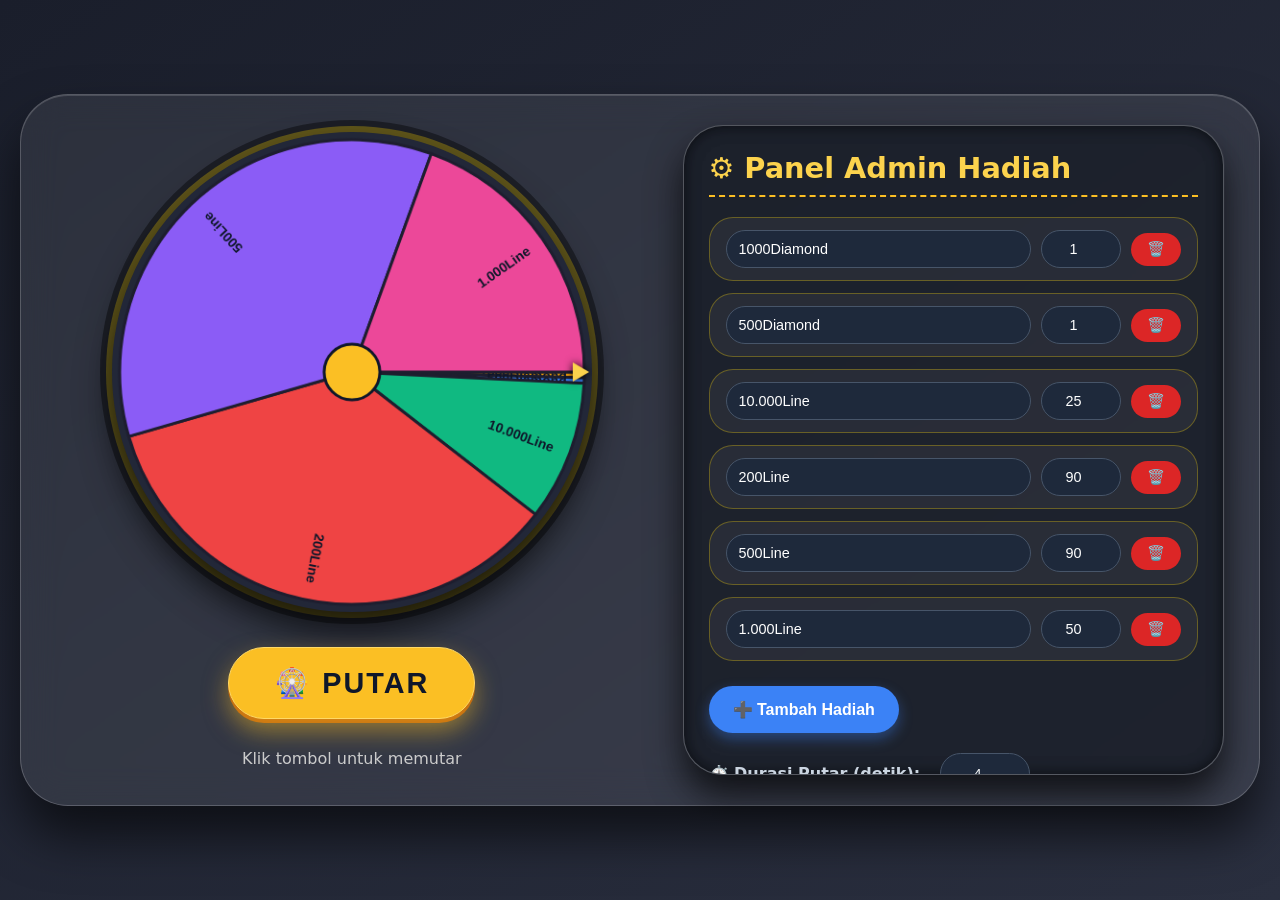
==== index.html @ e14edf0e "Create index.html" ====
<!DOCTYPE html>
<html lang="id">
<head>
  <meta charset="UTF-8">
  <meta name="viewport" content="width=device-width, initial-scale=1.0, user-scalable=yes, maximum-scale=2.0">
  <title>Spinning Wheel Hadiah | Admin Panel</title>
  <style>
    * {
      margin: 0;
      padding: 0;
      box-sizing: border-box;
    }
    body {
      background: linear-gradient(145deg, #1a1e2b 0%, #2a2f3f 100%);
      font-family: 'Segoe UI', Roboto, system-ui, sans-serif;
      min-height: 100vh;
      display: flex;
      justify-content: center;
      align-items: center;
      padding: 20px;
    }
    .container {
      max-width: 1300px;
      width: 100%;
      background: rgba(255, 255, 255, 0.08);
      backdrop-filter: blur(18px);
      -webkit-backdrop-filter: blur(18px);
      border-radius: 48px;
      padding: 30px 35px;
      box-shadow: 0 30px 50px rgba(0, 0, 0, 0.6), inset 0 1px 0 rgba(255, 255, 255, 0.15);
      display: flex;
      flex-wrap: wrap;
      gap: 35px;
      align-items: center;
      justify-content: center;
      border: 1px solid rgba(255, 255, 255, 0.2);
    }
    .wheel-section {
      flex: 1 1 500px;
      display: flex;
      flex-direction: column;
      align-items: center;
      justify-content: center;
      gap: 25px;
    }
    canvas {
      width: 100%;
      max-width: 480px;
      height: auto;
      aspect-ratio: 1/1;
      display: block;
      border-radius: 50%;
      background: #222738;
      box-shadow: 0 20px 35px rgba(0,0,0,0.7), 0 0 0 6px rgba(255,215,0,0.3), 0 0 0 12px rgba(0,0,0,0.4);
      transition: box-shadow 0.2s ease;
    }
    canvas:active {
      box-shadow: 0 20px 35px rgba(0,0,0,0.8), 0 0 0 6px #fbbf24, 0 0 0 12px #1e1e2f;
    }
    .spin-btn {
      background: #fbbf24;
      border: none;
      color: #0f172a;
      font-weight: 800;
      font-size: 1.8rem;
      letter-spacing: 2px;
      padding: 18px 45px;
      border-radius: 60px;
      cursor: pointer;
      box-shadow: 0 12px 25px rgba(251, 191, 36, 0.5), 0 4px 0 #b45309;
      transition: all 0.15s ease;
      text-transform: uppercase;
      margin-top: 10px;
      border: 1px solid #ffd966;
    }
    .spin-btn:active {
      transform: translateY(3px);
      box-shadow: 0 8px 15px rgba(251, 191, 36, 0.7), 0 2px 0 #92400e;
    }
    .spin-btn:disabled {
      opacity: 0.6;
      transform: translateY(3px);
      box-shadow: 0 5px 10px rgba(0,0,0,0.4);
      pointer-events: none;
      filter: grayscale(0.2);
    }
    .admin-panel {
      flex: 1 1 450px;
      background: rgba(20, 25, 35, 0.8);
      backdrop-filter: blur(20px);
      -webkit-backdrop-filter: blur(20px);
      border-radius: 40px;
      padding: 25px 25px;
      color: #e2e8f0;
      box-shadow: inset 0 0 15px rgba(0,0,0,0.6), 0 20px 35px rgba(0,0,0,0.7);
      border: 1px solid rgba(255, 255, 255, 0.25);
      max-height: 650px;
      overflow-y: auto;
    }
    .admin-title {
      font-size: 1.8rem;
      font-weight: 700;
      margin-bottom: 20px;
      color: #fcd34d;
      display: flex;
      align-items: center;
      gap: 10px;
      border-bottom: 2px dashed #fbbf24;
      padding-bottom: 10px;
    }
    .prize-list {
      display: flex;
      flex-direction: column;
      gap: 12px;
      margin-bottom: 25px;
    }
    .prize-item {
      background: rgba(255, 255, 255, 0.05);
      border-radius: 24px;
      padding: 12px 16px;
      display: flex;
      flex-wrap: wrap;
      align-items: center;
      gap: 10px;
      border: 1px solid rgba(255, 215, 0, 0.3);
      transition: 0.2s;
    }
    .prize-item input {
      background: #1e293b;
      border: 1px solid #475569;
      color: white;
      padding: 10px 12px;
      border-radius: 30px;
      font-size: 0.9rem;
      outline: none;
      transition: 0.2s;
      flex: 1 1 100px;
    }
    .prize-item input:focus {
      border-color: #fbbf24;
      box-shadow: 0 0 10px #fbbf24;
    }
    .prize-item .win-rate-input {
      max-width: 80px;
      text-align: center;
    }
    .remove-btn {
      background: #b91c1c;
      border: none;
      color: white;
      font-weight: bold;
      border-radius: 30px;
      padding: 8px 16px;
      cursor: pointer;
      background: #dc2626;
      transition: 0.2s;
      font-size: 0.9rem;
    }
    .remove-btn:hover {
      background: #ef4444;
    }
    .add-prize-btn {
      background: #2563eb;
      border: none;
      color: white;
      font-weight: bold;
      padding: 14px 24px;
      border-radius: 40px;
      cursor: pointer;
      font-size: 1rem;
      transition: 0.2s;
      background: #3b82f6;
      box-shadow: 0 6px 14px rgba(59,130,246,0.4);
      margin-right: 10px;
    }
    .duration-setting {
      display: flex;
      align-items: center;
      gap: 20px;
      margin: 20px 0 15px;
      flex-wrap: wrap;
    }
    .duration-setting label {
      font-weight: 600;
      color: #cbd5e1;
    }
    .duration-setting input {
      width: 90px;
      padding: 12px;
      border-radius: 30px;
      background: #1e293b;
      border: 1px solid #475569;
      color: white;
      text-align: center;
    }
    .action-row {
      display: flex;
      flex-wrap: wrap;
      gap: 12px;
      margin-top: 20px;
    }
    .update-btn {
      background: #f59e0b;
      border: none;
      font-weight: bold;
      padding: 14px 28px;
      border-radius: 40px;
      cursor: pointer;
      color: #0f172a;
      background: #fbbf24;
      box-shadow: 0 4px 10px rgba(251,191,36,0.5);
    }
    .note {
      font-size: 0.8rem;
      color: #94a3b8;
      margin-top: 15px;
    }
    hr {
      border-color: rgba(255,255,255,0.15);
      margin: 18px 0;
    }
    /* alert custom */
    .custom-alert {
      position: fixed;
      top: 30px;
      left: 50%;
      transform: translateX(-50%);
      background: #0f172a;
      border: 2px solid #fbbf24;
      color: #fcd34d;
      padding: 18px 40px;
      border-radius: 50px;
      font-weight: bold;
      font-size: 1.5rem;
      box-shadow: 0 15px 30px rgba(0,0,0,0.7);
      z-index: 999;
      backdrop-filter: blur(12px);
      background: rgba(15, 23, 42, 0.9);
      display: flex;
      align-items: center;
      gap: 12px;
    }
  </style>
</head>
<body>
<div class="container">
  <div class="wheel-section">
    <canvas id="wheelCanvas" width="500" height="500"></canvas>
    <button id="spinButton" class="spin-btn">🎡 PUTAR</button>
    <div style="color:#ccc; margin-top:5px;">Klik tombol untuk memutar</div>
  </div>

  <div class="admin-panel">
    <div class="admin-title">⚙️ Panel Admin Hadiah</div>
    <div id="prizeContainer" class="prize-list">
      <!-- prize inputs akan di render javascript -->
    </div>
    <button id="addPrizeBtn" class="add-prize-btn">➕ Tambah Hadiah</button>
    
    <div class="duration-setting">
      <label>⏱️ Durasi Putar (detik):</label>
      <input type="number" id="durationInput" value="4" min="1" max="15" step="0.5">
    </div>
    
    <div style="margin: 10px 0; color: #fbbf24; font-weight: 500;">
      💡 Win rate menentukan peluang (jumlah relatif). Total win rate otomatis diskalakan.
    </div>
    
    <div class="action-row">
      <button id="updateWheelBtn" class="update-btn">🔄 Perbarui Wheel</button>
    </div>
    <div class="note">
      * Semakin banyak hadiah, ruang di wheel semakin kecil. Win rate lebih tinggi = sektor lebih besar.
    </div>
    <hr>
    <div style="color:#a5b4fc;">🎯 Klik "Perbarui Wheel" setelah mengubah data.</div>
  </div>
</div>

<script>
  (function() {
    // Data state
    let prizes = [
      { name: "1000Diamond", winRate: 1 },
      { name: "500Diamond", winRate: 1 },
      { name: "10.000Line", winRate: 25 },
      { name: "200Line", winRate: 90 },
      { name: "500Line", winRate: 90 },
      { name: "1.000Line", winRate: 50 }
    ];

    let spinDuration = 4; // detik

    // Canvas & context
    const canvas = document.getElementById('wheelCanvas');
    const ctx = canvas.getContext('2d');
    const spinBtn = document.getElementById('spinButton');
    const prizeContainer = document.getElementById('prizeContainer');
    const addPrizeBtn = document.getElementById('addPrizeBtn');
    const updateWheelBtn = document.getElementById('updateWheelBtn');
    const durationInput = document.getElementById('durationInput');

    // Wheel state
    let currentRotation = 0;        // radian
    let isSpinning = false;
    let animationId = null;
    let spinStartTime = 0;
    let targetStopAngle = 0;       // sudut akhir setelah spin
    let spinStartAngle = 0;
    
    // Untuk perhitungan sektor berdasarkan winRate
    function getAnglesFromPrizes(prizeList) {
      const totalRate = prizeList.reduce((sum, p) => sum + p.winRate, 0);
      if (totalRate <= 0) return []; 
      let cumulative = 0;
      return prizeList.map(p => {
        const angle = (p.winRate / totalRate) * Math.PI * 2;
        const start = cumulative;
        cumulative += angle;
        return { ...p, startAngle: start, endAngle: cumulative, angle };
      });
    }

    // Menggambar wheel
    function drawWheel(rotationOffset = 0) {
      const width = canvas.width;
      const height = canvas.height;
      ctx.clearRect(0, 0, width, height);
      
      const centerX = width / 2;
      const centerY = height / 2;
      const radius = width / 2 - 8;
      
      if (prizes.length === 0) {
        ctx.beginPath();
        ctx.arc(centerX, centerY, radius, 0, Math.PI*2);
        ctx.fillStyle = "#2d3748";
        ctx.fill();
        ctx.strokeStyle = "#fbbf24";
        ctx.lineWidth = 4;
        ctx.stroke();
        ctx.fillStyle = "white";
        ctx.font = "bold 18px 'Segoe UI'";
        ctx.textAlign = "center";
        ctx.fillText("Tidak ada hadiah", centerX, centerY);
        return;
      }

      const sectors = getAnglesFromPrizes(prizes);
      if (sectors.length === 0) return;

      const colors = [
        "#f59e0b", "#3b82f6", "#10b981", "#ef4444", "#8b5cf6", "#ec4899", 
        "#f97316", "#06b6d4", "#84cc16", "#f43f5e", "#6366f1", "#14b8a6"
      ];

      sectors.forEach((sector, index) => {
        const start = sector.startAngle + rotationOffset;
        const end = sector.endAngle + rotationOffset;
        
        // Gambar sektor
        ctx.beginPath();
        ctx.moveTo(centerX, centerY);
        ctx.arc(centerX, centerY, radius, start, end);
        ctx.closePath();
        
        ctx.fillStyle = colors[index % colors.length];
        ctx.fill();
        ctx.strokeStyle = "#1e1e2f";
        ctx.lineWidth = 3;
        ctx.stroke();

        // Teks hadiah
        ctx.save();
        ctx.translate(centerX, centerY);
        ctx.rotate(start + (end - start) / 2); // tengah sektor
        ctx.textAlign = "right";
        ctx.fillStyle = "#0f172a";
        ctx.font = "bold 14px 'Segoe UI', sans-serif";
        const text = sector.name.length > 14 ? sector.name.substring(0,13)+"…" : sector.name;
        ctx.fillText(text, radius - 18, 6);
        ctx.restore();
      });

      // Lingkaran tengah
      ctx.beginPath();
      ctx.arc(centerX, centerY, radius * 0.12, 0, 2*Math.PI);
      ctx.fillStyle = "#fbbf24";
      ctx.fill();
      ctx.strokeStyle = "#0f172a";
      ctx.lineWidth = 3;
      ctx.stroke();
      
      // Penanda panah (statis di atas)
      ctx.beginPath();
      ctx.moveTo(centerX + radius + 5, centerY);
      ctx.lineTo(centerX + radius - 12, centerY - 10);
      ctx.lineTo(centerX + radius - 12, centerY + 10);
      ctx.closePath();
      ctx.fillStyle = "#fcd34d";
      ctx.shadowColor = "#000";
      ctx.shadowBlur = 8;
      ctx.fill();
      ctx.shadowColor = "transparent";
      ctx.shadowBlur = 0;
    }

    // Fungsi dapatkan hadiah berdasarkan sudut saat ini (rotation adalah offset)
    function getPrizeByAngle(rotation) {
      if (prizes.length === 0) return null;
      const sectors = getAnglesFromPrizes(prizes);
      // Normalisasi sudut ke 0 - 2pi. Penanda di posisi 0 radian (kanan) 
      // Kita hitung sudut penanda = 0 (atau 2pi). Mencari sektor yang mengandung sudut 0 setelah rotasi.
      // angle efektif = (2*Math.PI - (rotation % (2*Math.PI))) % (2*Math.PI)
      let rawAngle = (2 * Math.PI - (rotation % (2 * Math.PI))) % (2 * Math.PI);
      // Cari sektor
      for (let sector of sectors) {
        if (rawAngle >= sector.startAngle && rawAngle < sector.endAngle) {
          return sector.name;
        }
      }
      // Fallback (karena floating point)
      return sectors[sectors.length-1]?.name || "Tidak diketahui";
    }

    // Animasi spin
    function startSpin() {
      if (isSpinning) return;
      if (prizes.length === 0) {
        alert("Tambahkan minimal 1 hadiah terlebih dahulu.");
        return;
      }
      
      // Tentukan target random berdasarkan win rate
      const sectors = getAnglesFromPrizes(prizes);
      const totalRate = prizes.reduce((s, p) => s + p.winRate, 0);
      let rand = Math.random() * totalRate;
      let chosenIndex = 0;
      let cumulative = 0;
      for (let i = 0; i < prizes.length; i++) {
        cumulative += prizes[i].winRate;
        if (rand <= cumulative) {
          chosenIndex = i;
          break;
        }
      }
      
      // Target: kita ingin penunjuk berada di dalam sektor terpilih.
      const targetSector = sectors[chosenIndex];
      // Pilih sudut acak di dalam sektor tersebut (relatif terhadap 0 penanda)
      const randomAngleInSector = targetSector.startAngle + Math.random() * (targetSector.endAngle - targetSector.startAngle);
      
      // Konversi ke rotation offset: rotation = (2pi - targetAngle) mod 2pi
      let targetRotation = (2 * Math.PI - randomAngleInSector) % (2 * Math.PI);
      
      // Tambahkan putaran penuh agar dramatis (minimal 5 putaran + acak)
      const extraTurns = 5 + Math.floor(Math.random() * 3);
      targetRotation += extraTurns * 2 * Math.PI;
      
      spinStartAngle = currentRotation;
      targetStopAngle = targetRotation;
      spinStartTime = performance.now();
      isSpinning = true;
      spinBtn.disabled = true;
      
      if (animationId) cancelAnimationFrame(animationId);
      animateSpin();
    }

    function animateSpin(now = performance.now()) {
      if (!isSpinning) return;
      
      const elapsed = (now - spinStartTime) / 1000; // detik
      const duration = spinDuration;
      
      if (elapsed >= duration) {
        // Selesai
        currentRotation = targetStopAngle % (2 * Math.PI);
        drawWheel(currentRotation);
        isSpinning = false;
        spinBtn.disabled = false;
        animationId = null;
        
        // Tampilkan alert hadiah
        const prizeName = getPrizeByAngle(currentRotation);
        showAlert(`🎉 Selamat! Anda mendapatkan: ${prizeName || '?'}`);
        return;
      }
      
      // Easing out cubic
      const progress = elapsed / duration;
      const eased = 1 - Math.pow(1 - progress, 3);
      currentRotation = spinStartAngle + (targetStopAngle - spinStartAngle) * eased;
      drawWheel(currentRotation);
      
      animationId = requestAnimationFrame(animateSpin);
    }

    function showAlert(message) {
      const existing = document.querySelector('.custom-alert');
      if (existing) existing.remove();
      const alertDiv = document.createElement('div');
      alertDiv.className = 'custom-alert';
      alertDiv.innerHTML = `✨ ${message}`;
      document.body.appendChild(alertDiv);
      setTimeout(() => {
        if (alertDiv) alertDiv.remove();
      }, 3200);
    }

    // Render input hadiah di panel
    function renderPrizeInputs() {
      if (!prizeContainer) return;
      prizeContainer.innerHTML = '';
      prizes.forEach((prize, index) => {
        const div = document.createElement('div');
        div.className = 'prize-item';
        div.innerHTML = `
          <input type="text" placeholder="Nama hadiah" value="${escapeHtml(prize.name)}" data-index="${index}" class="prize-name-input">
          <input type="number" value="${prize.winRate}" min="0.1" step="0.5" class="win-rate-input" data-index="${index}" placeholder="Win rate">
          <button class="remove-btn" data-index="${index}">🗑️</button>
        `;
        prizeContainer.appendChild(div);
      });

      // Event listeners untuk input
      document.querySelectorAll('.prize-name-input').forEach(input => {
        input.addEventListener('input', function(e) {
          const idx = parseInt(this.dataset.index);
          if (!isNaN(idx) && prizes[idx]) {
            prizes[idx].name = this.value || "Tanpa Nama";
          }
        });
      });
      
      document.querySelectorAll('.win-rate-input').forEach(input => {
        input.addEventListener('input', function(e) {
          const idx = parseInt(this.dataset.index);
          let val = parseFloat(this.value);
          if (isNaN(val) || val < 0.1) val = 0.1;
          if (idx >= 0 && idx < prizes.length) {
            prizes[idx].winRate = val;
            this.value = val;
          }
        });
      });

      document.querySelectorAll('.remove-btn').forEach(btn => {
        btn.addEventListener('click', function(e) {
          const idx = parseInt(this.dataset.index);
          if (!isNaN(idx) && prizes.length > 1) {
            prizes.splice(idx, 1);
            renderPrizeInputs();
            drawWheel(currentRotation);
          } else if (prizes.length <= 1) {
            alert("Minimal harus ada 1 hadiah.");
          }
        });
      });
    }

    function escapeHtml(text) {
      return String(text).replace(/[&<>"]/g, function(m) {
        if (m === '&') return '&amp;';
        if (m === '<') return '&lt;';
        if (m === '>') return '&gt;';
        if (m === '"') return '&quot;';
        return m;
      });
    }

    // Update wheel dari state terkini
    function refreshWheelFromState() {
      drawWheel(currentRotation);
    }

    // Sinkronisasi durasi
    durationInput.addEventListener('input', function() {
      let val = parseFloat(this.value);
      if (isNaN(val) || val < 1) val = 1;
      if (val > 15) val = 15;
      spinDuration = val;
      this.value = val;
    });

    // Tombol tambah hadiah
    addPrizeBtn.addEventListener('click', () => {
      prizes.push({ name: "Hadiah Baru", winRate: 10 });
      renderPrizeInputs();
      drawWheel(currentRotation);
    });

    // Tombol perbarui wheel
    updateWheelBtn.addEventListener('click', () => {
      // Validasi semua input sudah sinkron (sudah terikat via event)
      renderPrizeInputs(); // pastikan UI fresh
      drawWheel(currentRotation);
      showAlert("✅ Wheel diperbarui dengan data terbaru!");
    });

    // Spin button
    spinBtn.addEventListener('click', startSpin);

    // Inisialisasi
    function initialRender() {
      durationInput.value = spinDuration;
      renderPrizeInputs();
      drawWheel(currentRotation);
    }

    initialRender();

    // Jika ukuran window berubah, redraw (opsional)
    window.addEventListener('resize', () => {
      drawWheel(currentRotation);
    });

  })();
</script>
</body>
</html>
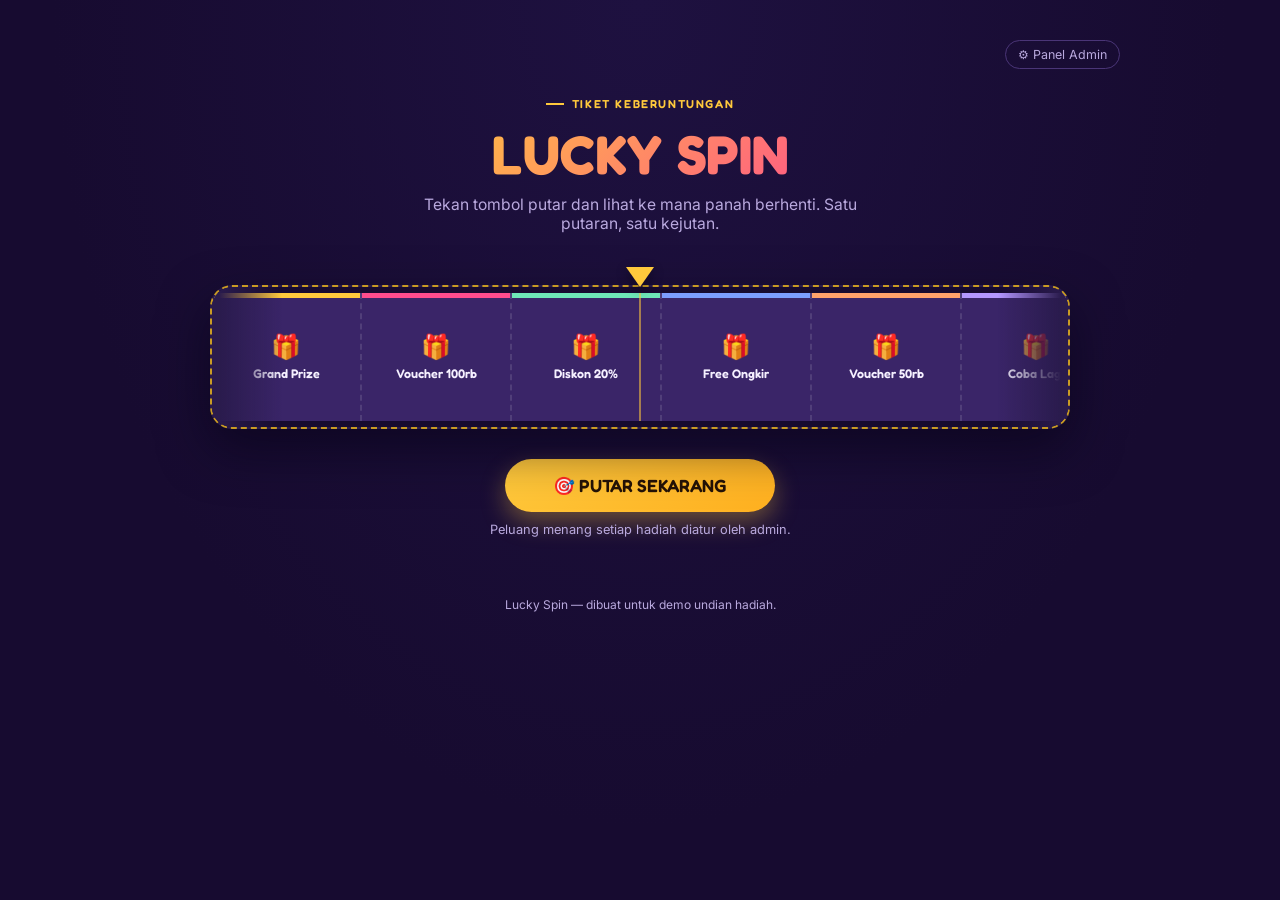
==== commit 745f2b1f: "Add files via upload" ====
--- a/index.html
+++ b/index.html
@@ -1,621 +1,175 @@
 <!DOCTYPE html>
 <html lang="id">
 <head>
-  <meta charset="UTF-8">
-  <meta name="viewport" content="width=device-width, initial-scale=1.0, user-scalable=yes, maximum-scale=2.0">
-  <title>Spinning Wheel Hadiah | Admin Panel</title>
-  <style>
-    * {
-      margin: 0;
-      padding: 0;
-      box-sizing: border-box;
-    }
-    body {
-      background: linear-gradient(145deg, #1a1e2b 0%, #2a2f3f 100%);
-      font-family: 'Segoe UI', Roboto, system-ui, sans-serif;
-      min-height: 100vh;
-      display: flex;
-      justify-content: center;
-      align-items: center;
-      padding: 20px;
-    }
-    .container {
-      max-width: 1300px;
-      width: 100%;
-      background: rgba(255, 255, 255, 0.08);
-      backdrop-filter: blur(18px);
-      -webkit-backdrop-filter: blur(18px);
-      border-radius: 48px;
-      padding: 30px 35px;
-      box-shadow: 0 30px 50px rgba(0, 0, 0, 0.6), inset 0 1px 0 rgba(255, 255, 255, 0.15);
-      display: flex;
-      flex-wrap: wrap;
-      gap: 35px;
-      align-items: center;
-      justify-content: center;
-      border: 1px solid rgba(255, 255, 255, 0.2);
-    }
-    .wheel-section {
-      flex: 1 1 500px;
-      display: flex;
-      flex-direction: column;
-      align-items: center;
-      justify-content: center;
-      gap: 25px;
-    }
-    canvas {
-      width: 100%;
-      max-width: 480px;
-      height: auto;
-      aspect-ratio: 1/1;
-      display: block;
-      border-radius: 50%;
-      background: #222738;
-      box-shadow: 0 20px 35px rgba(0,0,0,0.7), 0 0 0 6px rgba(255,215,0,0.3), 0 0 0 12px rgba(0,0,0,0.4);
-      transition: box-shadow 0.2s ease;
-    }
-    canvas:active {
-      box-shadow: 0 20px 35px rgba(0,0,0,0.8), 0 0 0 6px #fbbf24, 0 0 0 12px #1e1e2f;
-    }
-    .spin-btn {
-      background: #fbbf24;
-      border: none;
-      color: #0f172a;
-      font-weight: 800;
-      font-size: 1.8rem;
-      letter-spacing: 2px;
-      padding: 18px 45px;
-      border-radius: 60px;
-      cursor: pointer;
-      box-shadow: 0 12px 25px rgba(251, 191, 36, 0.5), 0 4px 0 #b45309;
-      transition: all 0.15s ease;
-      text-transform: uppercase;
-      margin-top: 10px;
-      border: 1px solid #ffd966;
-    }
-    .spin-btn:active {
-      transform: translateY(3px);
-      box-shadow: 0 8px 15px rgba(251, 191, 36, 0.7), 0 2px 0 #92400e;
-    }
-    .spin-btn:disabled {
-      opacity: 0.6;
-      transform: translateY(3px);
-      box-shadow: 0 5px 10px rgba(0,0,0,0.4);
-      pointer-events: none;
-      filter: grayscale(0.2);
-    }
-    .admin-panel {
-      flex: 1 1 450px;
-      background: rgba(20, 25, 35, 0.8);
-      backdrop-filter: blur(20px);
-      -webkit-backdrop-filter: blur(20px);
-      border-radius: 40px;
-      padding: 25px 25px;
-      color: #e2e8f0;
-      box-shadow: inset 0 0 15px rgba(0,0,0,0.6), 0 20px 35px rgba(0,0,0,0.7);
-      border: 1px solid rgba(255, 255, 255, 0.25);
-      max-height: 650px;
-      overflow-y: auto;
-    }
-    .admin-title {
-      font-size: 1.8rem;
-      font-weight: 700;
-      margin-bottom: 20px;
-      color: #fcd34d;
-      display: flex;
-      align-items: center;
-      gap: 10px;
-      border-bottom: 2px dashed #fbbf24;
-      padding-bottom: 10px;
-    }
-    .prize-list {
-      display: flex;
-      flex-direction: column;
-      gap: 12px;
-      margin-bottom: 25px;
-    }
-    .prize-item {
-      background: rgba(255, 255, 255, 0.05);
-      border-radius: 24px;
-      padding: 12px 16px;
-      display: flex;
-      flex-wrap: wrap;
-      align-items: center;
-      gap: 10px;
-      border: 1px solid rgba(255, 215, 0, 0.3);
-      transition: 0.2s;
-    }
-    .prize-item input {
-      background: #1e293b;
-      border: 1px solid #475569;
-      color: white;
-      padding: 10px 12px;
-      border-radius: 30px;
-      font-size: 0.9rem;
-      outline: none;
-      transition: 0.2s;
-      flex: 1 1 100px;
-    }
-    .prize-item input:focus {
-      border-color: #fbbf24;
-      box-shadow: 0 0 10px #fbbf24;
-    }
-    .prize-item .win-rate-input {
-      max-width: 80px;
-      text-align: center;
-    }
-    .remove-btn {
-      background: #b91c1c;
-      border: none;
-      color: white;
-      font-weight: bold;
-      border-radius: 30px;
-      padding: 8px 16px;
-      cursor: pointer;
-      background: #dc2626;
-      transition: 0.2s;
-      font-size: 0.9rem;
-    }
-    .remove-btn:hover {
-      background: #ef4444;
-    }
-    .add-prize-btn {
-      background: #2563eb;
-      border: none;
-      color: white;
-      font-weight: bold;
-      padding: 14px 24px;
-      border-radius: 40px;
-      cursor: pointer;
-      font-size: 1rem;
-      transition: 0.2s;
-      background: #3b82f6;
-      box-shadow: 0 6px 14px rgba(59,130,246,0.4);
-      margin-right: 10px;
-    }
-    .duration-setting {
-      display: flex;
-      align-items: center;
-      gap: 20px;
-      margin: 20px 0 15px;
-      flex-wrap: wrap;
-    }
-    .duration-setting label {
-      font-weight: 600;
-      color: #cbd5e1;
-    }
-    .duration-setting input {
-      width: 90px;
-      padding: 12px;
-      border-radius: 30px;
-      background: #1e293b;
-      border: 1px solid #475569;
-      color: white;
-      text-align: center;
-    }
-    .action-row {
-      display: flex;
-      flex-wrap: wrap;
-      gap: 12px;
-      margin-top: 20px;
-    }
-    .update-btn {
-      background: #f59e0b;
-      border: none;
-      font-weight: bold;
-      padding: 14px 28px;
-      border-radius: 40px;
-      cursor: pointer;
-      color: #0f172a;
-      background: #fbbf24;
-      box-shadow: 0 4px 10px rgba(251,191,36,0.5);
-    }
-    .note {
-      font-size: 0.8rem;
-      color: #94a3b8;
-      margin-top: 15px;
-    }
-    hr {
-      border-color: rgba(255,255,255,0.15);
-      margin: 18px 0;
-    }
-    /* alert custom */
-    .custom-alert {
-      position: fixed;
-      top: 30px;
-      left: 50%;
-      transform: translateX(-50%);
-      background: #0f172a;
-      border: 2px solid #fbbf24;
-      color: #fcd34d;
-      padding: 18px 40px;
-      border-radius: 50px;
-      font-weight: bold;
-      font-size: 1.5rem;
-      box-shadow: 0 15px 30px rgba(0,0,0,0.7);
-      z-index: 999;
-      backdrop-filter: blur(12px);
-      background: rgba(15, 23, 42, 0.9);
-      display: flex;
-      align-items: center;
-      gap: 12px;
-    }
-  </style>
+<meta charset="UTF-8">
+<meta name="viewport" content="width=device-width, initial-scale=1.0">
+<title>Lucky Spin — Putar &amp; Menangkan Hadiah</title>
+<link rel="preconnect" href="https://fonts.googleapis.com">
+<link href="https://fonts.googleapis.com/css2?family=Fredoka:wght@500;600;700&family=Inter:wght@400;500;600;700&display=swap" rel="stylesheet">
+<link rel="stylesheet" href="style.css">
 </head>
-<body>
-<div class="container">
-  <div class="wheel-section">
-    <canvas id="wheelCanvas" width="500" height="500"></canvas>
-    <button id="spinButton" class="spin-btn">🎡 PUTAR</button>
-    <div style="color:#ccc; margin-top:5px;">Klik tombol untuk memutar</div>
+<body class="page-spin">
+
+  <div class="spin-topbar">
+    <a class="admin-link" href="admin-hadiah.html">⚙ Panel Admin</a>
   </div>
 
-  <div class="admin-panel">
-    <div class="admin-title">⚙️ Panel Admin Hadiah</div>
-    <div id="prizeContainer" class="prize-list">
-      <!-- prize inputs akan di render javascript -->
+  <header class="spin-hero">
+    <span class="eyebrow">Tiket Keberuntungan</span>
+    <h1>LUCKY SPIN</h1>
+    <p>Tekan tombol putar dan lihat ke mana panah berhenti. Satu putaran, satu kejutan.</p>
+  </header>
+
+  <div class="spin-stage">
+    <div class="pointer" aria-hidden="true"></div>
+    <div class="reel-viewport" id="reelViewport">
+      <div class="reel-center-line" aria-hidden="true"></div>
+      <div class="reel-track" id="reelTrack"></div>
     </div>
-    <button id="addPrizeBtn" class="add-prize-btn">➕ Tambah Hadiah</button>
-    
-    <div class="duration-setting">
-      <label>⏱️ Durasi Putar (detik):</label>
-      <input type="number" id="durationInput" value="4" min="1" max="15" step="0.5">
+
+    <div class="spin-controls">
+      <button class="btn btn-primary" id="spinBtn">🎯 PUTAR SEKARANG</button>
+      <span class="spin-hint" id="spinHint">Peluang menang setiap hadiah diatur oleh admin.</span>
     </div>
-    
-    <div style="margin: 10px 0; color: #fbbf24; font-weight: 500;">
-      💡 Win rate menentukan peluang (jumlah relatif). Total win rate otomatis diskalakan.
+  </div>
+
+  <footer class="spin-footer">
+    Lucky Spin — dibuat untuk demo undian hadiah.
+  </footer>
+
+  <!-- Result modal -->
+  <div class="modal-overlay" id="modalOverlay">
+    <div class="result-ticket">
+      <div class="result-stamp">🎉 Selamat!</div>
+      <div class="result-swatch" id="resultSwatch">🎁</div>
+      <div class="result-name" id="resultName">Nama Hadiah</div>
+      <button class="btn btn-primary" id="closeModalBtn">Oke, Lanjut!</button>
     </div>
-    
-    <div class="action-row">
-      <button id="updateWheelBtn" class="update-btn">🔄 Perbarui Wheel</button>
-    </div>
-    <div class="note">
-      * Semakin banyak hadiah, ruang di wheel semakin kecil. Win rate lebih tinggi = sektor lebih besar.
-    </div>
-    <hr>
-    <div style="color:#a5b4fc;">🎯 Klik "Perbarui Wheel" setelah mengubah data.</div>
   </div>
-</div>
 
+<script src="storage.js"></script>
 <script>
-  (function() {
-    // Data state
-    let prizes = [
-      { name: "1000Diamond", winRate: 1 },
-      { name: "500Diamond", winRate: 1 },
-      { name: "10.000Line", winRate: 25 },
-      { name: "200Line", winRate: 90 },
-      { name: "500Line", winRate: 90 },
-      { name: "1.000Line", winRate: 50 }
-    ];
+(function(){
+  const reelViewport = document.getElementById('reelViewport');
+  const reelTrack = document.getElementById('reelTrack');
+  const spinBtn = document.getElementById('spinBtn');
+  const spinHint = document.getElementById('spinHint');
+  const modalOverlay = document.getElementById('modalOverlay');
+  const resultName = document.getElementById('resultName');
+  const resultSwatch = document.getElementById('resultSwatch');
+  const closeModalBtn = document.getElementById('closeModalBtn');
 
-    let spinDuration = 4; // detik
+  const LAND_BLOCK = 20; // blok pengulangan tempat hadiah pemenang diletakkan
+  const EXTRA_BLOCKS = 3; // sisa blok setelah blok kemenangan (buffer visual)
 
-    // Canvas & context
-    const canvas = document.getElementById('wheelCanvas');
-    const ctx = canvas.getContext('2d');
-    const spinBtn = document.getElementById('spinButton');
-    const prizeContainer = document.getElementById('prizeContainer');
-    const addPrizeBtn = document.getElementById('addPrizeBtn');
-    const updateWheelBtn = document.getElementById('updateWheelBtn');
-    const durationInput = document.getElementById('durationInput');
+  let spinning = false;
 
-    // Wheel state
-    let currentRotation = 0;        // radian
-    let isSpinning = false;
-    let animationId = null;
-    let spinStartTime = 0;
-    let targetStopAngle = 0;       // sudut akhir setelah spin
-    let spinStartAngle = 0;
-    
-    // Untuk perhitungan sektor berdasarkan winRate
-    function getAnglesFromPrizes(prizeList) {
-      const totalRate = prizeList.reduce((sum, p) => sum + p.winRate, 0);
-      if (totalRate <= 0) return []; 
-      let cumulative = 0;
-      return prizeList.map(p => {
-        const angle = (p.winRate / totalRate) * Math.PI * 2;
-        const start = cumulative;
-        cumulative += angle;
-        return { ...p, startAngle: start, endAngle: cumulative, angle };
-      });
+  function computeBoxWidth(count){
+    // Semakin banyak hadiah, semakin kecil ruang per hadiah.
+    const raw = 900 / Math.max(count, 1);
+    return Math.max(60, Math.min(150, raw));
+  }
+
+  function renderIdleReel(){
+    const data = loadData();
+    reelTrack.style.transition = 'none';
+    reelTrack.style.transform = 'translateX(0)';
+    reelTrack.innerHTML = '';
+    const boxWidth = computeBoxWidth(data.prizes.length);
+    const viewportWidth = reelViewport.clientWidth || 800;
+    const boxesNeeded = Math.ceil(viewportWidth / boxWidth) + 2;
+    for(let i=0;i<boxesNeeded;i++){
+      const p = data.prizes[i % data.prizes.length];
+      reelTrack.appendChild(makeBox(p, boxWidth));
+    }
+    if(!data.prizes.length){
+      spinBtn.disabled = true;
+      spinHint.textContent = 'Belum ada hadiah yang diatur. Silakan hubungi admin.';
+    } else {
+      spinBtn.disabled = false;
+      spinHint.textContent = 'Peluang menang setiap hadiah diatur oleh admin.';
+    }
+  }
+
+  function makeBox(prize, boxWidth){
+    const box = document.createElement('div');
+    box.className = 'reel-box';
+    box.style.width = boxWidth + 'px';
+    box.style.setProperty('--prize-color', prize.color);
+    box.innerHTML = `<span class="reel-emoji">🎁</span><span class="reel-name">${escapeHtml(prize.name)}</span>`;
+    return box;
+  }
+
+  function startSpin(){
+    if(spinning) return;
+    const data = loadData();
+    if(!data.prizes.length){ renderIdleReel(); return; }
+
+    spinning = true;
+    spinBtn.disabled = true;
+    spinHint.textContent = 'Sedang berputar...';
+
+    const winner = weightedPick(data.prizes);
+    const winnerIndex = data.prizes.findIndex(p => p.id === winner.id);
+    const boxWidth = computeBoxWidth(data.prizes.length);
+    const count = data.prizes.length;
+
+    // Bangun ulang strip dari awal setiap kali spin, supaya panjangnya selalu cukup.
+    reelTrack.style.transition = 'none';
+    reelTrack.style.transform = 'translateX(0)';
+    reelTrack.innerHTML = '';
+    const totalBlocks = LAND_BLOCK + EXTRA_BLOCKS;
+    for(let b=0;b<totalBlocks;b++){
+      for(let i=0;i<count;i++){
+        reelTrack.appendChild(makeBox(data.prizes[i], boxWidth));
+      }
     }
 
-    // Menggambar wheel
-    function drawWheel(rotationOffset = 0) {
-      const width = canvas.width;
-      const height = canvas.height;
-      ctx.clearRect(0, 0, width, height);
-      
-      const centerX = width / 2;
-      const centerY = height / 2;
-      const radius = width / 2 - 8;
-      
-      if (prizes.length === 0) {
-        ctx.beginPath();
-        ctx.arc(centerX, centerY, radius, 0, Math.PI*2);
-        ctx.fillStyle = "#2d3748";
-        ctx.fill();
-        ctx.strokeStyle = "#fbbf24";
-        ctx.lineWidth = 4;
-        ctx.stroke();
-        ctx.fillStyle = "white";
-        ctx.font = "bold 18px 'Segoe UI'";
-        ctx.textAlign = "center";
-        ctx.fillText("Tidak ada hadiah", centerX, centerY);
-        return;
-      }
+    // paksa reflow supaya transition:none benar-benar diterapkan dulu
+    void reelTrack.offsetWidth;
 
-      const sectors = getAnglesFromPrizes(prizes);
-      if (sectors.length === 0) return;
+    const viewportWidth = reelViewport.clientWidth;
+    const targetGlobalIndex = LAND_BLOCK * count + winnerIndex;
+    const boxCenter = targetGlobalIndex * boxWidth + boxWidth / 2;
+    const jitterRange = boxWidth * 0.22;
+    const jitter = (Math.random() * 2 - 1) * jitterRange;
+    const offset = boxCenter - viewportWidth / 2 + jitter;
 
-      const colors = [
-        "#f59e0b", "#3b82f6", "#10b981", "#ef4444", "#8b5cf6", "#ec4899", 
-        "#f97316", "#06b6d4", "#84cc16", "#f43f5e", "#6366f1", "#14b8a6"
-      ];
+    const duration = Math.max(2, Number(data.duration) || 6);
+    reelTrack.style.transition = `transform ${duration}s cubic-bezier(0.1,0.66,0.15,1)`;
 
-      sectors.forEach((sector, index) => {
-        const start = sector.startAngle + rotationOffset;
-        const end = sector.endAngle + rotationOffset;
-        
-        // Gambar sektor
-        ctx.beginPath();
-        ctx.moveTo(centerX, centerY);
-        ctx.arc(centerX, centerY, radius, start, end);
-        ctx.closePath();
-        
-        ctx.fillStyle = colors[index % colors.length];
-        ctx.fill();
-        ctx.strokeStyle = "#1e1e2f";
-        ctx.lineWidth = 3;
-        ctx.stroke();
-
-        // Teks hadiah
-        ctx.save();
-        ctx.translate(centerX, centerY);
-        ctx.rotate(start + (end - start) / 2); // tengah sektor
-        ctx.textAlign = "right";
-        ctx.fillStyle = "#0f172a";
-        ctx.font = "bold 14px 'Segoe UI', sans-serif";
-        const text = sector.name.length > 14 ? sector.name.substring(0,13)+"…" : sector.name;
-        ctx.fillText(text, radius - 18, 6);
-        ctx.restore();
-      });
-
-      // Lingkaran tengah
-      ctx.beginPath();
-      ctx.arc(centerX, centerY, radius * 0.12, 0, 2*Math.PI);
-      ctx.fillStyle = "#fbbf24";
-      ctx.fill();
-      ctx.strokeStyle = "#0f172a";
-      ctx.lineWidth = 3;
-      ctx.stroke();
-      
-      // Penanda panah (statis di atas)
-      ctx.beginPath();
-      ctx.moveTo(centerX + radius + 5, centerY);
-      ctx.lineTo(centerX + radius - 12, centerY - 10);
-      ctx.lineTo(centerX + radius - 12, centerY + 10);
-      ctx.closePath();
-      ctx.fillStyle = "#fcd34d";
-      ctx.shadowColor = "#000";
-      ctx.shadowBlur = 8;
-      ctx.fill();
-      ctx.shadowColor = "transparent";
-      ctx.shadowBlur = 0;
-    }
-
-    // Fungsi dapatkan hadiah berdasarkan sudut saat ini (rotation adalah offset)
-    function getPrizeByAngle(rotation) {
-      if (prizes.length === 0) return null;
-      const sectors = getAnglesFromPrizes(prizes);
-      // Normalisasi sudut ke 0 - 2pi. Penanda di posisi 0 radian (kanan) 
-      // Kita hitung sudut penanda = 0 (atau 2pi). Mencari sektor yang mengandung sudut 0 setelah rotasi.
-      // angle efektif = (2*Math.PI - (rotation % (2*Math.PI))) % (2*Math.PI)
-      let rawAngle = (2 * Math.PI - (rotation % (2 * Math.PI))) % (2 * Math.PI);
-      // Cari sektor
-      for (let sector of sectors) {
-        if (rawAngle >= sector.startAngle && rawAngle < sector.endAngle) {
-          return sector.name;
-        }
-      }
-      // Fallback (karena floating point)
-      return sectors[sectors.length-1]?.name || "Tidak diketahui";
-    }
-
-    // Animasi spin
-    function startSpin() {
-      if (isSpinning) return;
-      if (prizes.length === 0) {
-        alert("Tambahkan minimal 1 hadiah terlebih dahulu.");
-        return;
-      }
-      
-      // Tentukan target random berdasarkan win rate
-      const sectors = getAnglesFromPrizes(prizes);
-      const totalRate = prizes.reduce((s, p) => s + p.winRate, 0);
-      let rand = Math.random() * totalRate;
-      let chosenIndex = 0;
-      let cumulative = 0;
-      for (let i = 0; i < prizes.length; i++) {
-        cumulative += prizes[i].winRate;
-        if (rand <= cumulative) {
-          chosenIndex = i;
-          break;
-        }
-      }
-      
-      // Target: kita ingin penunjuk berada di dalam sektor terpilih.
-      const targetSector = sectors[chosenIndex];
-      // Pilih sudut acak di dalam sektor tersebut (relatif terhadap 0 penanda)
-      const randomAngleInSector = targetSector.startAngle + Math.random() * (targetSector.endAngle - targetSector.startAngle);
-      
-      // Konversi ke rotation offset: rotation = (2pi - targetAngle) mod 2pi
-      let targetRotation = (2 * Math.PI - randomAngleInSector) % (2 * Math.PI);
-      
-      // Tambahkan putaran penuh agar dramatis (minimal 5 putaran + acak)
-      const extraTurns = 5 + Math.floor(Math.random() * 3);
-      targetRotation += extraTurns * 2 * Math.PI;
-      
-      spinStartAngle = currentRotation;
-      targetStopAngle = targetRotation;
-      spinStartTime = performance.now();
-      isSpinning = true;
-      spinBtn.disabled = true;
-      
-      if (animationId) cancelAnimationFrame(animationId);
-      animateSpin();
-    }
-
-    function animateSpin(now = performance.now()) {
-      if (!isSpinning) return;
-      
-      const elapsed = (now - spinStartTime) / 1000; // detik
-      const duration = spinDuration;
-      
-      if (elapsed >= duration) {
-        // Selesai
-        currentRotation = targetStopAngle % (2 * Math.PI);
-        drawWheel(currentRotation);
-        isSpinning = false;
-        spinBtn.disabled = false;
-        animationId = null;
-        
-        // Tampilkan alert hadiah
-        const prizeName = getPrizeByAngle(currentRotation);
-        showAlert(`🎉 Selamat! Anda mendapatkan: ${prizeName || '?'}`);
-        return;
-      }
-      
-      // Easing out cubic
-      const progress = elapsed / duration;
-      const eased = 1 - Math.pow(1 - progress, 3);
-      currentRotation = spinStartAngle + (targetStopAngle - spinStartAngle) * eased;
-      drawWheel(currentRotation);
-      
-      animationId = requestAnimationFrame(animateSpin);
-    }
-
-    function showAlert(message) {
-      const existing = document.querySelector('.custom-alert');
-      if (existing) existing.remove();
-      const alertDiv = document.createElement('div');
-      alertDiv.className = 'custom-alert';
-      alertDiv.innerHTML = `✨ ${message}`;
-      document.body.appendChild(alertDiv);
-      setTimeout(() => {
-        if (alertDiv) alertDiv.remove();
-      }, 3200);
-    }
-
-    // Render input hadiah di panel
-    function renderPrizeInputs() {
-      if (!prizeContainer) return;
-      prizeContainer.innerHTML = '';
-      prizes.forEach((prize, index) => {
-        const div = document.createElement('div');
-        div.className = 'prize-item';
-        div.innerHTML = `
-          <input type="text" placeholder="Nama hadiah" value="${escapeHtml(prize.name)}" data-index="${index}" class="prize-name-input">
-          <input type="number" value="${prize.winRate}" min="0.1" step="0.5" class="win-rate-input" data-index="${index}" placeholder="Win rate">
-          <button class="remove-btn" data-index="${index}">🗑️</button>
-        `;
-        prizeContainer.appendChild(div);
-      });
-
-      // Event listeners untuk input
-      document.querySelectorAll('.prize-name-input').forEach(input => {
-        input.addEventListener('input', function(e) {
-          const idx = parseInt(this.dataset.index);
-          if (!isNaN(idx) && prizes[idx]) {
-            prizes[idx].name = this.value || "Tanpa Nama";
-          }
-        });
-      });
-      
-      document.querySelectorAll('.win-rate-input').forEach(input => {
-        input.addEventListener('input', function(e) {
-          const idx = parseInt(this.dataset.index);
-          let val = parseFloat(this.value);
-          if (isNaN(val) || val < 0.1) val = 0.1;
-          if (idx >= 0 && idx < prizes.length) {
-            prizes[idx].winRate = val;
-            this.value = val;
-          }
-        });
-      });
-
-      document.querySelectorAll('.remove-btn').forEach(btn => {
-        btn.addEventListener('click', function(e) {
-          const idx = parseInt(this.dataset.index);
-          if (!isNaN(idx) && prizes.length > 1) {
-            prizes.splice(idx, 1);
-            renderPrizeInputs();
-            drawWheel(currentRotation);
-          } else if (prizes.length <= 1) {
-            alert("Minimal harus ada 1 hadiah.");
-          }
-        });
-      });
-    }
-
-    function escapeHtml(text) {
-      return String(text).replace(/[&<>"]/g, function(m) {
-        if (m === '&') return '&amp;';
-        if (m === '<') return '&lt;';
-        if (m === '>') return '&gt;';
-        if (m === '"') return '&quot;';
-        return m;
-      });
-    }
-
-    // Update wheel dari state terkini
-    function refreshWheelFromState() {
-      drawWheel(currentRotation);
-    }
-
-    // Sinkronisasi durasi
-    durationInput.addEventListener('input', function() {
-      let val = parseFloat(this.value);
-      if (isNaN(val) || val < 1) val = 1;
-      if (val > 15) val = 15;
-      spinDuration = val;
-      this.value = val;
+    requestAnimationFrame(() => {
+      reelTrack.style.transform = `translateX(${-offset}px)`;
     });
 
-    // Tombol tambah hadiah
-    addPrizeBtn.addEventListener('click', () => {
-      prizes.push({ name: "Hadiah Baru", winRate: 10 });
-      renderPrizeInputs();
-      drawWheel(currentRotation);
-    });
+    setTimeout(() => {
+      const winnerBox = reelTrack.children[targetGlobalIndex];
+      if(winnerBox) winnerBox.classList.add('reel-box--winner');
+      spinning = false;
+      spinBtn.disabled = false;
+      spinHint.textContent = 'Peluang menang setiap hadiah diatur oleh admin.';
+      showResult(winner);
+    }, duration * 1000 + 150);
+  }
 
-    // Tombol perbarui wheel
-    updateWheelBtn.addEventListener('click', () => {
-      // Validasi semua input sudah sinkron (sudah terikat via event)
-      renderPrizeInputs(); // pastikan UI fresh
-      drawWheel(currentRotation);
-      showAlert("✅ Wheel diperbarui dengan data terbaru!");
-    });
+  function showResult(prize){
+    resultName.textContent = prize.name;
+    resultSwatch.style.background = prize.color;
+    modalOverlay.classList.add('is-open');
+  }
 
-    // Spin button
-    spinBtn.addEventListener('click', startSpin);
+  closeModalBtn.addEventListener('click', () => {
+    modalOverlay.classList.remove('is-open');
+  });
+  modalOverlay.addEventListener('click', (e) => {
+    if(e.target === modalOverlay) modalOverlay.classList.remove('is-open');
+  });
 
-    // Inisialisasi
-    function initialRender() {
-      durationInput.value = spinDuration;
-      renderPrizeInputs();
-      drawWheel(currentRotation);
-    }
+  spinBtn.addEventListener('click', startSpin);
+  window.addEventListener('resize', () => { if(!spinning) renderIdleReel(); });
 
-    initialRender();
-
-    // Jika ukuran window berubah, redraw (opsional)
-    window.addEventListener('resize', () => {
-      drawWheel(currentRotation);
-    });
-
-  })();
+  renderIdleReel();
+})();
 </script>
 </body>
 </html>
--- a/style.css
+++ b/style.css
@@ -0,0 +1,603 @@
+/* ============================================================
+   Lucky Spin — design tokens
+   Tema: booth tiket karnaval malam hari.
+   ============================================================ */
+:root{
+  --bg: #170B30;
+  --bg-alt: #1E1140;
+  --surface: #2A1B4D;
+  --surface-light: #3A2568;
+  --surface-hair: #4A3577;
+  --gold: #FFC93C;
+  --gold-dim: #C99B23;
+  --pink: #FF4D8D;
+  --mint: #6EE7B7;
+  --text: #F5F0FF;
+  --text-dim: #B9A9DE;
+  --danger: #FF6B6B;
+  --radius-lg: 22px;
+  --radius-md: 14px;
+  --radius-sm: 8px;
+  --font-display: 'Fredoka', sans-serif;
+  --font-body: 'Inter', sans-serif;
+  --shadow-deep: 0 20px 50px rgba(6, 2, 20, 0.55);
+}
+
+*, *::before, *::after{ box-sizing: border-box; }
+
+html, body{
+  margin:0;
+  padding:0;
+  min-height:100vh;
+  background: radial-gradient(ellipse at top, var(--bg-alt) 0%, var(--bg) 65%);
+  color: var(--text);
+  font-family: var(--font-body);
+}
+
+a{ color: inherit; }
+
+button{ font-family: inherit; }
+
+::selection{ background: var(--pink); color: white; }
+
+@media (prefers-reduced-motion: reduce){
+  *{ animation-duration: 0.01ms !important; transition-duration: 0.01ms !important; }
+}
+
+/* ---------- reusable bits ---------- */
+.eyebrow{
+  display:inline-flex;
+  align-items:center;
+  gap:8px;
+  font-family: var(--font-display);
+  font-weight:600;
+  letter-spacing:0.14em;
+  text-transform:uppercase;
+  font-size:0.72rem;
+  color: var(--gold);
+}
+.eyebrow::before{
+  content:'';
+  width:18px; height:2px;
+  background: var(--gold);
+  display:inline-block;
+}
+
+.btn{
+  border:none;
+  border-radius: 999px;
+  padding: 12px 26px;
+  font-family: var(--font-display);
+  font-weight:600;
+  font-size: 0.95rem;
+  cursor:pointer;
+  transition: transform .15s ease, box-shadow .15s ease, opacity .15s ease;
+}
+.btn:active{ transform: translateY(1px) scale(0.98); }
+.btn:disabled{ opacity:0.5; cursor:not-allowed; }
+.btn:focus-visible{ outline: 3px solid var(--mint); outline-offset:2px; }
+
+.btn-primary{
+  background: linear-gradient(135deg, var(--gold), #ffb020);
+  color: #241206;
+  box-shadow: 0 10px 24px rgba(255, 201, 60, 0.35);
+}
+.btn-primary:hover:not(:disabled){ box-shadow: 0 14px 30px rgba(255, 201, 60, 0.5); }
+
+.btn-ghost{
+  background: var(--surface-light);
+  color: var(--text);
+  border: 1px solid var(--surface-hair);
+}
+.btn-ghost:hover{ background: var(--surface-hair); }
+
+.btn-danger{
+  background: rgba(255,107,107,0.14);
+  color: var(--danger);
+  border:1px solid rgba(255,107,107,0.4);
+}
+.btn-danger:hover{ background: rgba(255,107,107,0.24); }
+
+.btn-small{ padding:8px 16px; font-size:0.82rem; }
+
+.card{
+  background: var(--surface);
+  border: 1px solid var(--surface-hair);
+  border-radius: var(--radius-lg);
+  box-shadow: var(--shadow-deep);
+}
+
+input[type=text], input[type=number]{
+  background: var(--surface-light);
+  border: 1px solid var(--surface-hair);
+  color: var(--text);
+  border-radius: var(--radius-sm);
+  padding: 10px 12px;
+  font-family: var(--font-body);
+  font-size: 0.95rem;
+  width:100%;
+}
+input[type=text]:focus, input[type=number]:focus{
+  outline: none;
+  border-color: var(--gold);
+}
+input[type=color]{
+  width:44px; height:36px;
+  border:none;
+  border-radius: var(--radius-sm);
+  background:none;
+  padding:0;
+  cursor:pointer;
+}
+label{ font-size:0.82rem; color: var(--text-dim); font-weight:600; }
+
+/* ============================================================
+   PUBLIC SPIN PAGE
+   ============================================================ */
+body.page-spin{
+  display:flex;
+  flex-direction:column;
+  align-items:center;
+  padding: 40px 20px 80px;
+}
+
+.spin-topbar{
+  width:100%;
+  max-width: 960px;
+  display:flex;
+  justify-content:flex-end;
+  margin-bottom: 10px;
+}
+.admin-link{
+  display:inline-flex;
+  align-items:center;
+  gap:6px;
+  font-size:0.78rem;
+  color: var(--text-dim);
+  text-decoration:none;
+  padding: 6px 12px;
+  border-radius:999px;
+  border: 1px solid var(--surface-hair);
+}
+.admin-link:hover{ color: var(--gold); border-color: var(--gold-dim); }
+
+.spin-hero{
+  text-align:center;
+  margin: 10px 0 34px;
+}
+.spin-hero h1{
+  font-family: var(--font-display);
+  font-size: clamp(2.2rem, 6vw, 3.4rem);
+  margin: 10px 0 8px;
+  letter-spacing: 0.01em;
+  background: linear-gradient(135deg, var(--gold), var(--pink));
+  -webkit-background-clip: text;
+  background-clip:text;
+  color: transparent;
+}
+.spin-hero p{
+  color: var(--text-dim);
+  max-width: 480px;
+  margin: 0 auto;
+  font-size:0.98rem;
+}
+
+.spin-stage{
+  position:relative;
+  width: min(92vw, 860px);
+  display:flex;
+  flex-direction:column;
+  align-items:center;
+}
+
+.pointer{
+  width:0; height:0;
+  border-left: 14px solid transparent;
+  border-right: 14px solid transparent;
+  border-top: 20px solid var(--gold);
+  filter: drop-shadow(0 4px 6px rgba(0,0,0,0.4));
+  margin-bottom: -2px;
+  z-index:2;
+}
+
+.reel-viewport{
+  position:relative;
+  width:100%;
+  overflow:hidden;
+  border-radius: var(--radius-lg);
+  background: var(--surface);
+  border: 2px dashed var(--gold-dim);
+  padding: 6px 0;
+  box-shadow: inset 0 0 0 6px var(--bg), var(--shadow-deep);
+}
+.reel-viewport::before, .reel-viewport::after{
+  content:'';
+  position:absolute;
+  top:0; bottom:0;
+  width:70px;
+  z-index:2;
+  pointer-events:none;
+}
+.reel-viewport::before{
+  left:0;
+  background: linear-gradient(90deg, var(--surface) 10%, transparent);
+}
+.reel-viewport::after{
+  right:0;
+  background: linear-gradient(270deg, var(--surface) 10%, transparent);
+}
+
+.reel-center-line{
+  position:absolute;
+  top:6px; bottom:6px;
+  left:50%;
+  width:2px;
+  transform: translateX(-50%);
+  background: var(--gold);
+  opacity:0.55;
+  z-index:1;
+}
+
+.reel-track{
+  display:flex;
+  align-items:stretch;
+  will-change: transform;
+}
+
+.reel-box{
+  flex-shrink:0;
+  display:flex;
+  flex-direction:column;
+  align-items:center;
+  justify-content:center;
+  gap:6px;
+  height: 128px;
+  padding: 6px 8px;
+  position:relative;
+  border-right: 2px dashed rgba(255,255,255,0.12);
+  background:
+    linear-gradient(var(--prize-color, var(--gold)), var(--prize-color, var(--gold))) top / 100% 5px no-repeat,
+    var(--surface-light);
+  text-align:center;
+}
+.reel-box .reel-emoji{ font-size:1.5rem; }
+.reel-box .reel-name{
+  font-family: var(--font-display);
+  font-weight:600;
+  font-size:0.78rem;
+  line-height:1.2;
+  color: var(--text);
+  overflow:hidden;
+  text-overflow:ellipsis;
+  display:-webkit-box;
+  -webkit-line-clamp:2;
+  -webkit-box-orient:vertical;
+  width:100%;
+}
+.reel-box--winner{
+  background:
+    linear-gradient(var(--prize-color, var(--gold)), var(--prize-color, var(--gold))) top / 100% 5px no-repeat,
+    var(--surface-hair);
+  box-shadow: inset 0 0 0 2px var(--gold);
+}
+
+.spin-controls{
+  margin-top: 30px;
+  display:flex;
+  flex-direction:column;
+  align-items:center;
+  gap:10px;
+}
+.spin-controls .btn-primary{
+  padding: 16px 48px;
+  font-size:1.1rem;
+}
+.spin-hint{ font-size:0.8rem; color: var(--text-dim); }
+
+.spin-footer{
+  margin-top: 60px;
+  font-size:0.75rem;
+  color: var(--text-dim);
+  text-align:center;
+}
+
+/* result modal */
+.modal-overlay{
+  position:fixed; inset:0;
+  background: rgba(8,4,20,0.72);
+  backdrop-filter: blur(3px);
+  display:flex;
+  align-items:center;
+  justify-content:center;
+  opacity:0;
+  pointer-events:none;
+  transition: opacity .25s ease;
+  z-index: 50;
+  padding: 20px;
+}
+.modal-overlay.is-open{
+  opacity:1;
+  pointer-events:auto;
+}
+.result-ticket{
+  width: min(90vw, 380px);
+  background: var(--surface);
+  border-radius: var(--radius-lg);
+  border: 2px dashed var(--gold);
+  padding: 32px 26px 26px;
+  text-align:center;
+  position:relative;
+  transform: scale(0.85) translateY(10px);
+  transition: transform .3s cubic-bezier(0.34, 1.56, 0.64, 1);
+}
+.modal-overlay.is-open .result-ticket{ transform: scale(1) translateY(0); }
+.result-ticket::before, .result-ticket::after{
+  content:'';
+  position:absolute;
+  width:26px; height:26px;
+  background: var(--bg);
+  border-radius:50%;
+  top:50%;
+  transform: translateY(-50%);
+}
+.result-ticket::before{ left:-14px; }
+.result-ticket::after{ right:-14px; }
+.result-stamp{
+  font-family: var(--font-display);
+  color: var(--gold);
+  letter-spacing:0.16em;
+  text-transform:uppercase;
+  font-size:0.78rem;
+  font-weight:600;
+}
+.result-swatch{
+  width:56px; height:56px;
+  border-radius:50%;
+  margin: 14px auto 6px;
+  display:flex;
+  align-items:center;
+  justify-content:center;
+  font-size:1.6rem;
+  box-shadow: 0 0 0 4px var(--surface-light);
+}
+.result-name{
+  font-family: var(--font-display);
+  font-size: 1.5rem;
+  margin: 6px 0 22px;
+  color: var(--text);
+}
+.result-ticket .btn{ width:100%; }
+
+/* ============================================================
+   ADMIN LAYOUT
+   ============================================================ */
+body.page-admin{
+  display:flex;
+  min-height:100vh;
+}
+
+.sidebar{
+  width: 250px;
+  flex-shrink:0;
+  background: var(--bg-alt);
+  border-right: 1px solid var(--surface-hair);
+  padding: 26px 18px;
+  display:flex;
+  flex-direction:column;
+  gap: 22px;
+}
+.sidebar-brand{
+  font-family: var(--font-display);
+  font-size:1.3rem;
+  font-weight:600;
+  display:flex;
+  align-items:center;
+  gap:8px;
+  padding: 0 6px;
+}
+.sidebar-brand .dot{
+  width:10px; height:10px;
+  border-radius:50%;
+  background: var(--gold);
+  box-shadow: 0 0 12px var(--gold);
+}
+.sidebar-nav{
+  display:flex;
+  flex-direction:column;
+  gap:4px;
+}
+.sidebar-nav a{
+  display:flex;
+  align-items:center;
+  gap:10px;
+  padding: 11px 14px;
+  border-radius: var(--radius-sm);
+  text-decoration:none;
+  color: var(--text-dim);
+  font-size:0.92rem;
+  font-weight:500;
+  transition: background .15s ease, color .15s ease;
+}
+.sidebar-nav a:hover{ background: var(--surface); color: var(--text); }
+.sidebar-nav a.active{
+  background: var(--surface-light);
+  color: var(--gold);
+  font-weight:600;
+  box-shadow: inset 3px 0 0 var(--gold);
+}
+.sidebar-section-label{
+  font-size:0.68rem;
+  text-transform:uppercase;
+  letter-spacing:0.1em;
+  color: var(--text-dim);
+  padding: 0 14px;
+  margin-top:10px;
+}
+.sidebar-footer{
+  margin-top:auto;
+  display:flex;
+  flex-direction:column;
+  gap:8px;
+}
+.sidebar-footer a.view-spin{
+  text-align:center;
+  padding:10px;
+  border-radius: var(--radius-sm);
+  background: linear-gradient(135deg, var(--gold), #ffb020);
+  color:#241206;
+  text-decoration:none;
+  font-weight:600;
+  font-size:0.85rem;
+}
+
+.admin-main{
+  flex:1;
+  padding: 36px 44px 60px;
+  max-width: 900px;
+}
+.admin-header{ margin-bottom: 28px; }
+.admin-header h1{
+  font-family: var(--font-display);
+  font-size:1.9rem;
+  margin: 6px 0 6px;
+}
+.admin-header p{ color: var(--text-dim); font-size:0.95rem; max-width:560px; }
+
+.admin-section{
+  padding: 24px;
+  margin-bottom: 22px;
+}
+
+.toast{
+  position:fixed;
+  bottom:26px; right:26px;
+  background: var(--surface-light);
+  border:1px solid var(--gold-dim);
+  color: var(--text);
+  padding: 12px 18px;
+  border-radius: var(--radius-sm);
+  font-size:0.88rem;
+  box-shadow: var(--shadow-deep);
+  transform: translateY(20px);
+  opacity:0;
+  pointer-events:none;
+  transition: all .25s ease;
+  z-index: 60;
+}
+.toast.is-open{ transform: translateY(0); opacity:1; }
+
+/* prize table (hadiah page) */
+.prize-row{
+  display:grid;
+  grid-template-columns: 44px 1fr 90px 40px;
+  align-items:center;
+  gap:12px;
+  padding: 10px 0;
+  border-bottom: 1px solid var(--surface-hair);
+}
+.prize-row:last-child{ border-bottom:none; }
+.prize-row-header{
+  display:grid;
+  grid-template-columns: 44px 1fr 90px 40px;
+  gap:12px;
+  padding-bottom:8px;
+  border-bottom: 1px solid var(--surface-hair);
+  font-size:0.72rem;
+  text-transform:uppercase;
+  letter-spacing:0.08em;
+  color: var(--text-dim);
+}
+.add-prize-form{
+  display:flex;
+  gap:12px;
+  align-items:flex-end;
+  flex-wrap:wrap;
+  padding-top: 18px;
+  margin-top: 10px;
+  border-top: 1px dashed var(--surface-hair);
+}
+.add-prize-form .field{ display:flex; flex-direction:column; gap:6px; }
+.add-prize-form .field.grow{ flex:1; min-width:180px; }
+
+/* win rate page */
+.winrate-row{
+  display:grid;
+  grid-template-columns: 28px 1fr 130px;
+  align-items:center;
+  gap:14px;
+  padding: 12px 0;
+  border-bottom: 1px solid var(--surface-hair);
+}
+.winrate-row:last-child{ border-bottom:none; }
+.winrate-name{ font-weight:600; }
+.winrate-input-wrap{
+  display:flex;
+  align-items:center;
+  gap:6px;
+}
+.winrate-bar-track{
+  height:6px;
+  background: var(--surface-light);
+  border-radius:999px;
+  overflow:hidden;
+  margin-top:6px;
+}
+.winrate-bar-fill{
+  height:100%;
+  border-radius:999px;
+}
+.winrate-total{
+  display:flex;
+  justify-content:space-between;
+  align-items:center;
+  margin-top: 18px;
+  padding-top: 16px;
+  border-top: 1px dashed var(--surface-hair);
+  font-family: var(--font-display);
+  font-size:1.05rem;
+}
+.winrate-total.ok{ color: var(--mint); }
+.winrate-total.bad{ color: var(--danger); }
+.form-actions{
+  display:flex;
+  gap:12px;
+  margin-top: 18px;
+}
+
+/* durasi page */
+.duration-display{
+  font-family: var(--font-display);
+  font-size: 3rem;
+  color: var(--gold);
+  margin: 8px 0 18px;
+}
+.duration-slider{
+  width:100%;
+  accent-color: var(--gold);
+  margin-bottom: 10px;
+}
+.duration-presets{
+  display:flex;
+  gap:10px;
+  margin-top:14px;
+  flex-wrap:wrap;
+}
+
+/* empty state */
+.empty-state{
+  text-align:center;
+  padding: 30px 10px;
+  color: var(--text-dim);
+  font-size:0.9rem;
+}
+
+@media (max-width: 780px){
+  body.page-admin{ flex-direction:column; }
+  .sidebar{ width:100%; flex-direction:row; align-items:center; overflow-x:auto; padding:14px; }
+  .sidebar-brand{ display:none; }
+  .sidebar-nav{ flex-direction:row; }
+  .sidebar-section-label{ display:none; }
+  .sidebar-footer{ margin-top:0; flex-direction:row; }
+  .admin-main{ padding: 24px 18px 50px; }
+  .prize-row, .prize-row-header{ grid-template-columns: 36px 1fr 70px 34px; }
+}
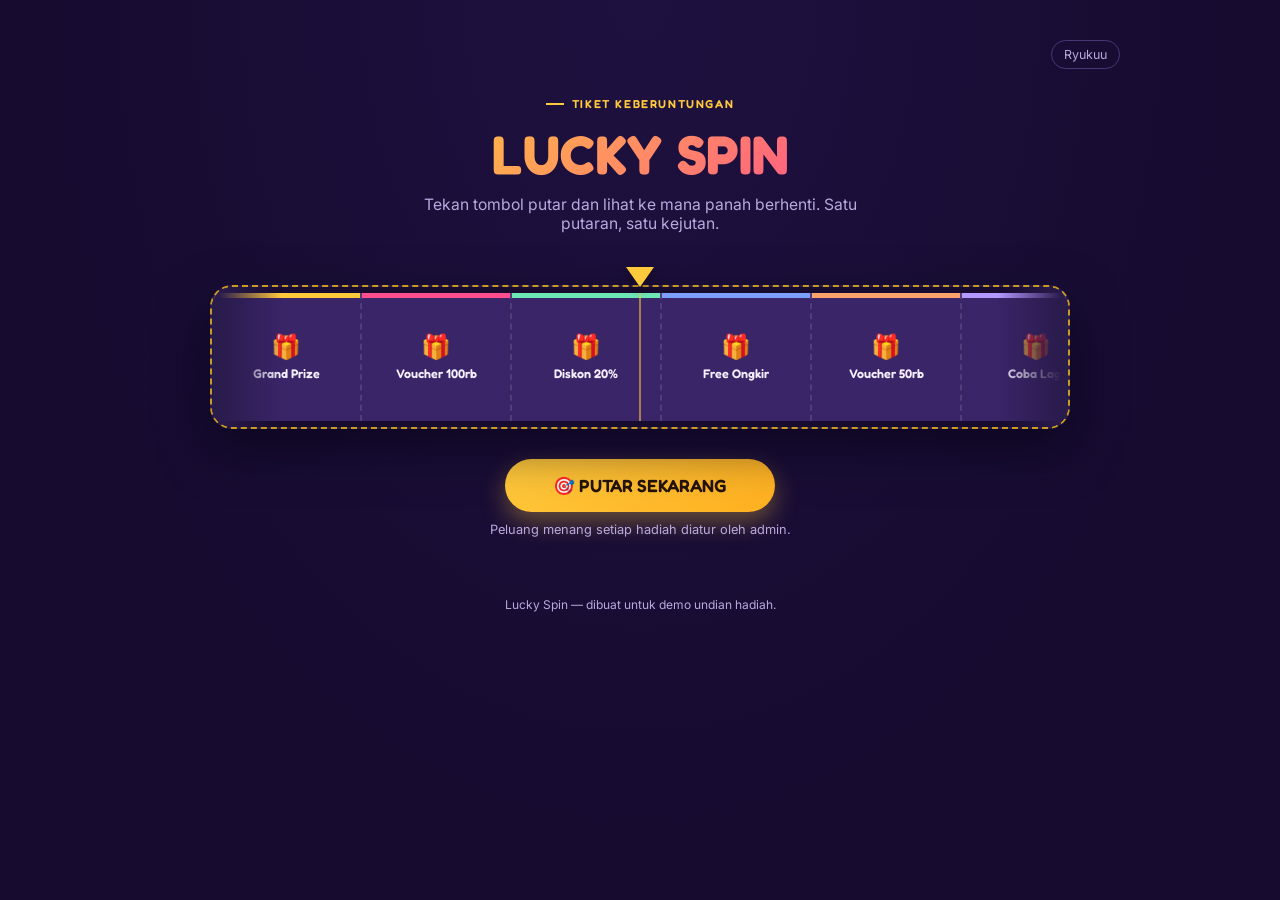
==== commit 54a049c4: "Update admin link text and spin hint message" ====
--- a/index.html
+++ b/index.html
@@ -11,7 +11,7 @@
 <body class="page-spin">
 
   <div class="spin-topbar">
-    <a class="admin-link" href="admin-hadiah.html">⚙ Panel Admin</a>
+    <a class="admin-link" href="admin-hadiah.html">Ryukuu</a>
   </div>
 
   <header class="spin-hero">
@@ -29,7 +29,7 @@
 
     <div class="spin-controls">
       <button class="btn btn-primary" id="spinBtn">🎯 PUTAR SEKARANG</button>
-      <span class="spin-hint" id="spinHint">Peluang menang setiap hadiah diatur oleh admin.</span>
+      <span class="spin-hint" id="spinHint">GOOD LUCK !!</span>
     </div>
   </div>
 
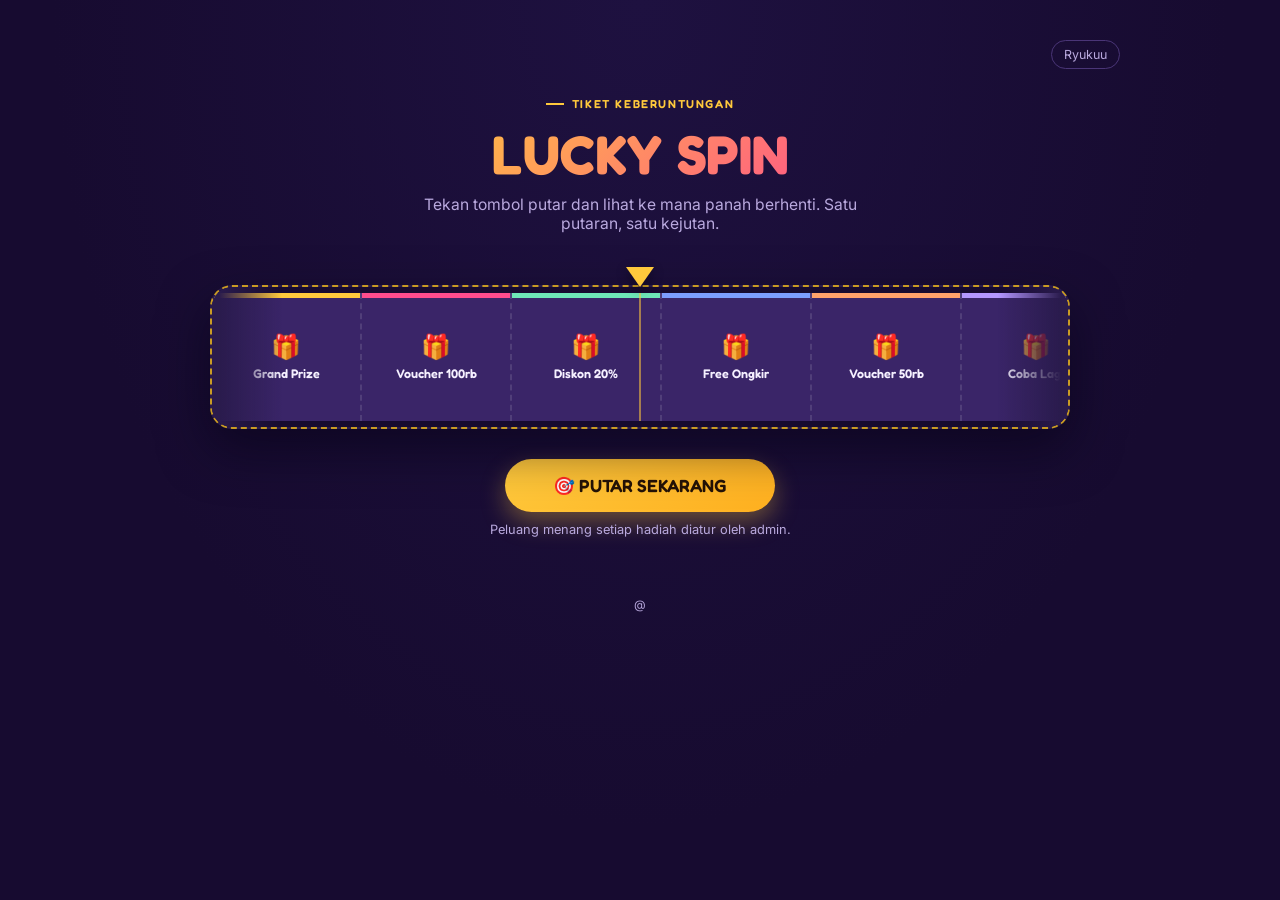
==== commit 56e12c86: "Modify footer text in index.html Updated footer text for the Lucky Spin demo." ====
--- a/index.html
+++ b/index.html
@@ -34,7 +34,7 @@
   </div>
 
   <footer class="spin-footer">
-    Lucky Spin — dibuat untuk demo undian hadiah.
+    @
   </footer>
 
   <!-- Result modal -->
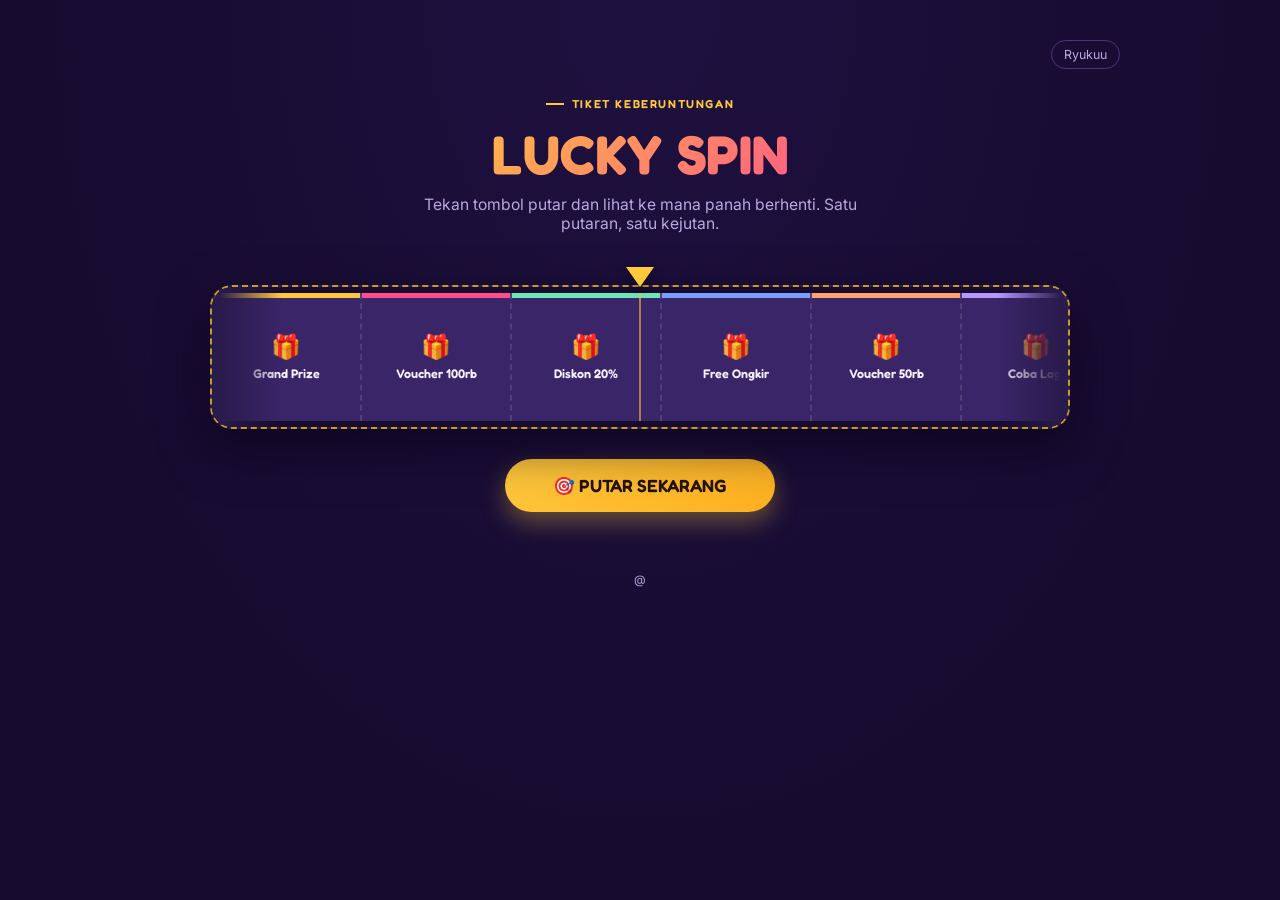
==== commit 1f840ece: "Remove spin hint from spin controls Removed the spin hint text from the spin controls." ====
--- a/index.html
+++ b/index.html
@@ -29,7 +29,6 @@
 
     <div class="spin-controls">
       <button class="btn btn-primary" id="spinBtn">🎯 PUTAR SEKARANG</button>
-      <span class="spin-hint" id="spinHint">GOOD LUCK !!</span>
     </div>
   </div>
 
